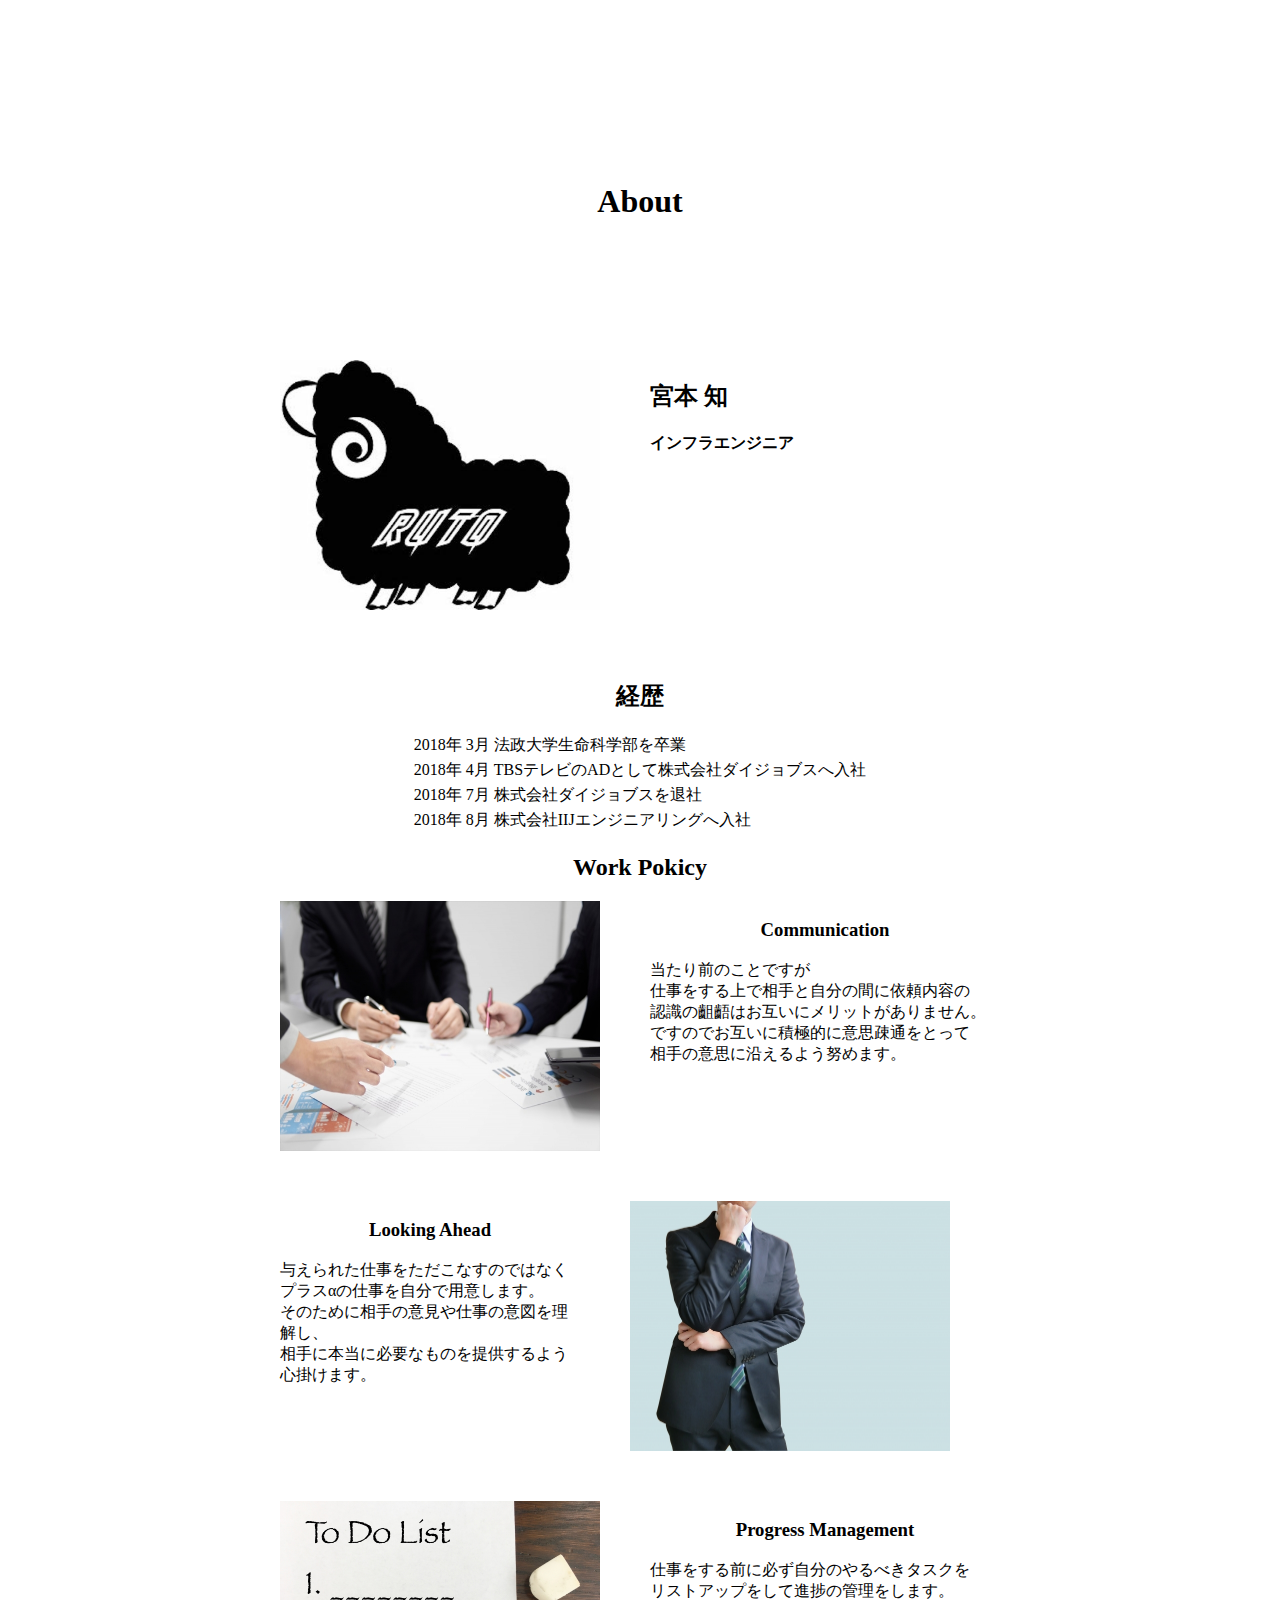
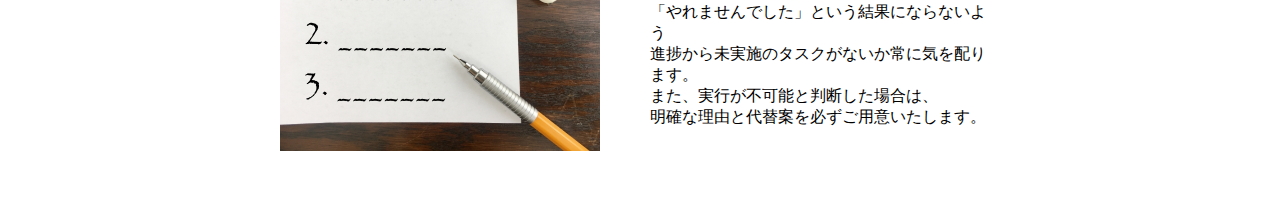
==== about.html @ 3964e58a "initial commit" ====
<!DOCKTYPE html>
<html>
  <head>
    <meta charset="utf-8">
    <title>My Profile</title>
    <link rel="stylesheet" href="about.css">
  </head>

  <body>
    <div class="title">
      <h1>About</h1>
    </div>

  <!-- プロフィール-->
  <div class="profile">
    <div class="content">
      <img src="img/aikonn.png">
      <h2 class="name">宮本 知</h2>
      <h4>インフラエンジニア</h4>
    </div>

    <h2>経歴</h2>
    <table>
      <tr>
        <td>2018年</td>
        <td>3月</td>
        <td>法政大学生命科学部を卒業</td>
      </tr>

      <tr>
        <td>2018年</td>
        <td>4月</td>
        <td>TBSテレビのADとして株式会社ダイジョブスへ入社<br>
        </td>
      </tr>

      <tr>
        <td>2018年</td>
        <td>7月</td>
        <td>株式会社ダイジョブスを退社</td>
      </tr>
      <tr>
        <td>2018年</td>
        <td>8月</td>
        <td>株式会社IIJエンジニアリングへ入社</td>
      </tr>
    </table>
  </div>
<!-- ここまで -->

    <!-- 仕事のポリシー -->
    <div class="policies">
    <h2>Work Pokicy</h2>
    <div class="content">
      <img src="img/コミュニケーション.png">
      <h3>Communication</h3>
      <p>当たり前のことですが<br>
        仕事をする上で相手と自分の間に依頼内容の<br>
        認識の齟齬はお互いにメリットがありません。<br>
        ですのでお互いに積極的に意思疎通をとって<br>
        相手の意思に沿えるよう努めます。</p>
    </div>

    <div class="content rigt">
      <img src="img/考える人.png">
      <h3>Looking Ahead</h3>
      <p>与えられた仕事をただこなすのではなく<br>
        プラスαの仕事を自分で用意します。<br>
        そのために相手の意見や仕事の意図を理解し、<br>
        相手に本当に必要なものを提供するよう心掛けます。</p>
    </div>

    <div class="content">
      <img src="img/ToDOリスト.png">
      <h3>Progress Management</h3>
      <p>仕事をする前に必ず自分のやるべきタスクを<br>
        リストアップをして進捗の管理をします。<br>
        「やれませんでした」という結果にならないよう<br>
        進捗から未実施のタスクがないか常に気を配ります。<br>
        また、実行が不可能と判断した場合は、<br>
        明確な理由と代替案を必ずご用意いたします。</p>
    </div>
  </div>
  <!-- ここまで -->

  <!--WEBに興味をもった理由 -->

  <!-- ここまで -->

  </body>
  <footer>

  </footer>

</html>
---- about.css ----
html body{
  margin: 0px;
  madding:0px;
  
  
}

.title {
  text-align: center;
  height: 40%;
  position: relative;
}

h1 {
  position: absolute;
  top: 50%;
  left: 50%;
  -webkit-transform : translate(-50%,-50%);
  transform : translate(-50%,-50%);
}

  img{
  width: 320px;
  height: 250px;
  }

  .profile{
    display: flex;
  flex-direction: column;
  align-items: center;
  }

.content{
  display:block;
  width: 720px;
  margin-bottom: 50px;
}

.content img{
  float: left;
  margin-right: 50px; 
}

.content h3 {
  text-align: center;
}

.rigt img{
  float: right;
  margin-left: 50px;
}

.policies{
  display: flex;
  flex-direction: column;
  align-items: center;
}
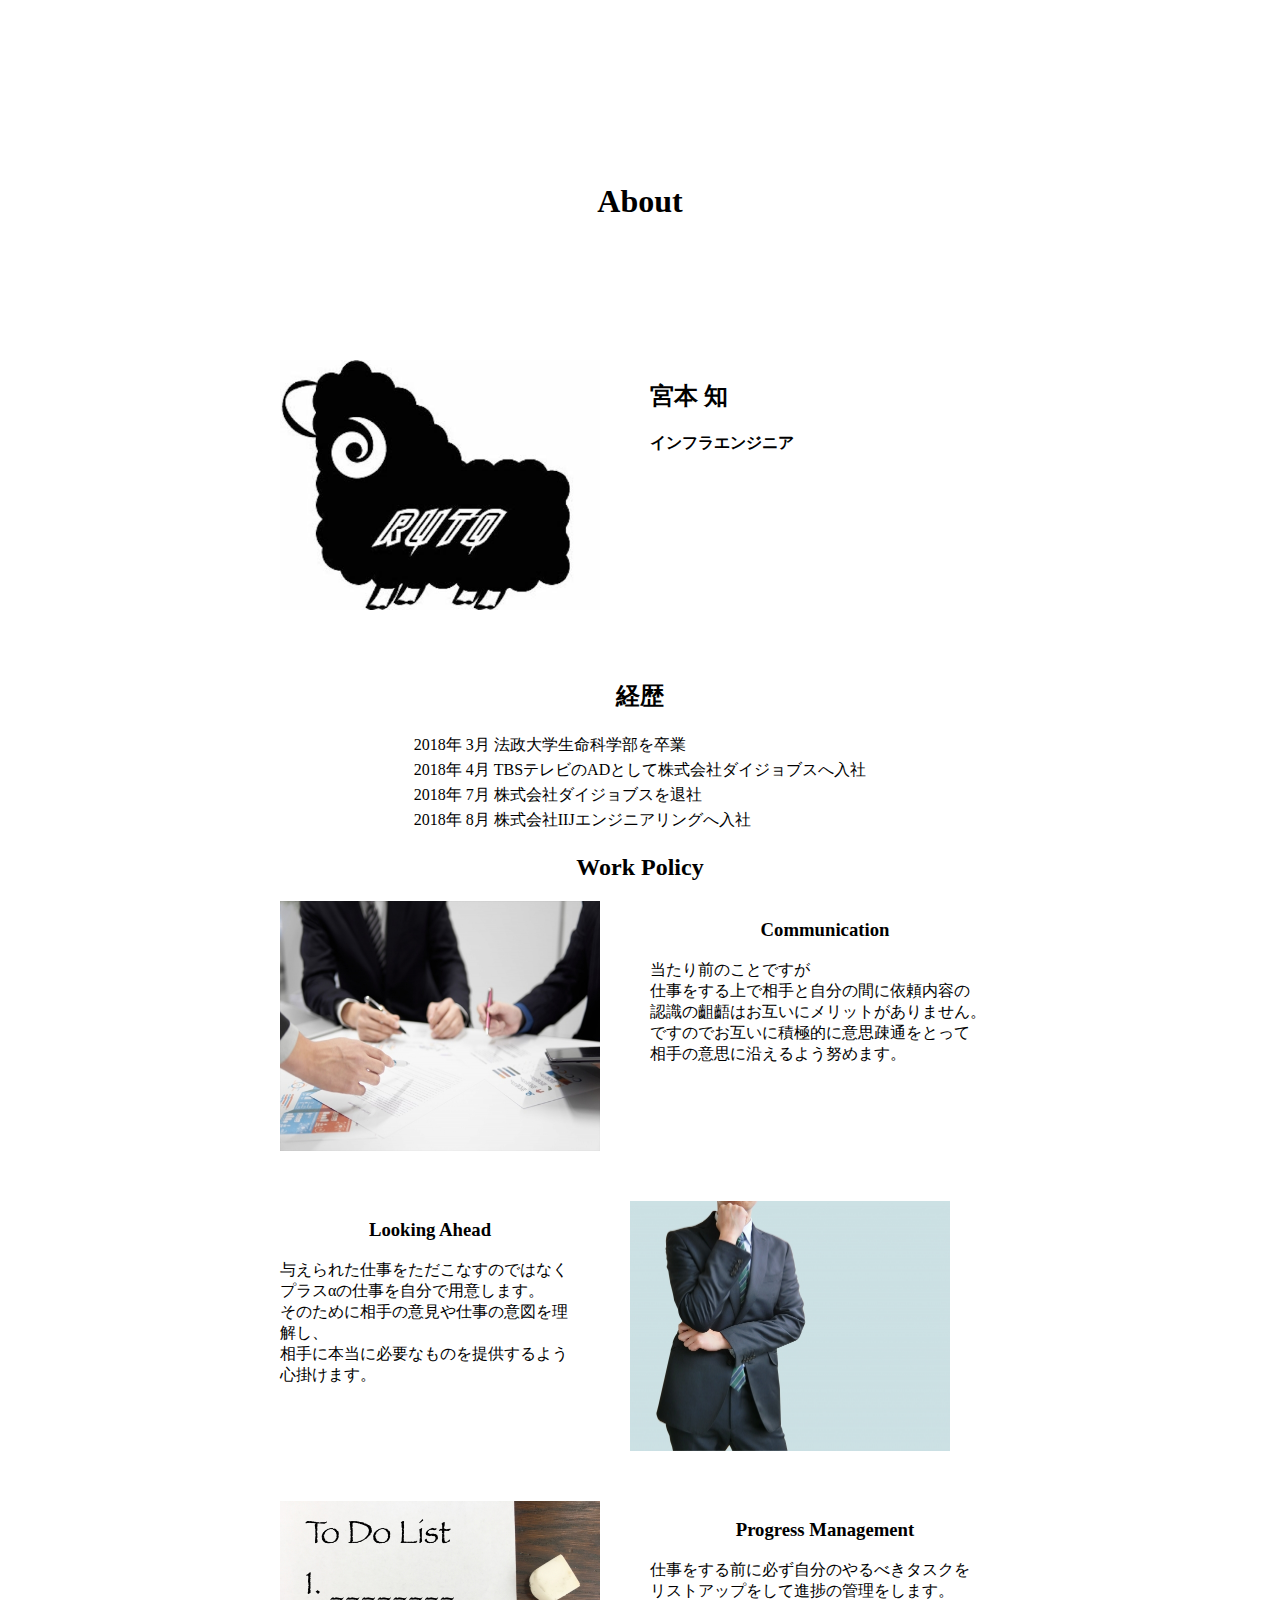
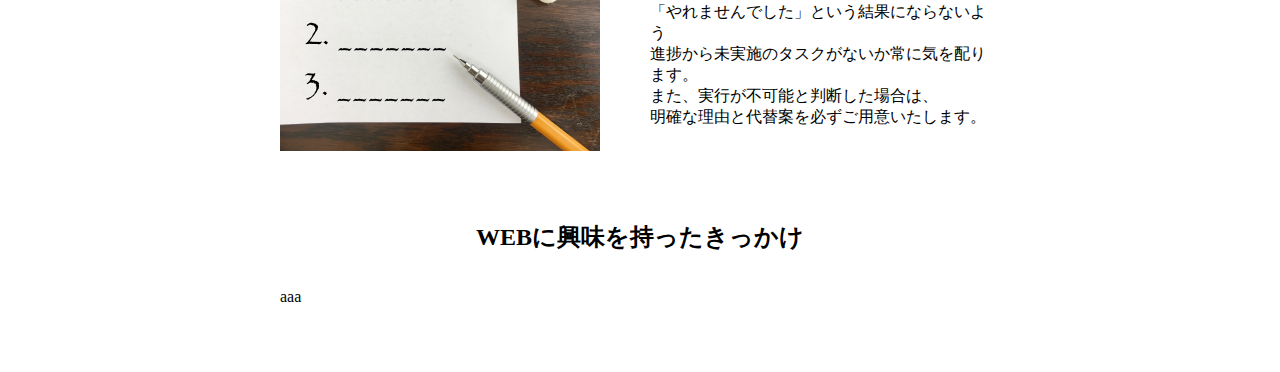
==== commit 35510527: "add contents" ====
--- a/about.html
+++ b/about.html
@@ -12,7 +12,7 @@
     </div>
 
   <!-- プロフィール-->
-  <div class="profile">
+  <div class="contents">
     <div class="content">
       <img src="img/aikonn.png">
       <h2 class="name">宮本 知</h2>
@@ -49,8 +49,8 @@
 <!-- ここまで -->
 
     <!-- 仕事のポリシー -->
-    <div class="policies">
-    <h2>Work Pokicy</h2>
+    <div class="contents">
+    <h2>Work Policy</h2>
     <div class="content">
       <img src="img/コミュニケーション.png">
       <h3>Communication</h3>
@@ -84,7 +84,14 @@
   <!-- ここまで -->
 
   <!--WEBに興味をもった理由 -->
+  <div class="contents">
+    <h2>WEBに興味を持ったきっかけ</h2>
+      <div class="content">
+      <p>aaa</p>
+      </div>
 
+    
+  </div>
   <!-- ここまで -->
 
   </body>
--- a/about.css
+++ b/about.css
@@ -24,7 +24,7 @@
   height: 250px;
   }
 
-  .profile{
+  .contents{
     display: flex;
   flex-direction: column;
   align-items: center;
@@ -50,8 +50,3 @@
   margin-left: 50px;
 }
 
-.policies{
-  display: flex;
-  flex-direction: column;
-  align-items: center;
-}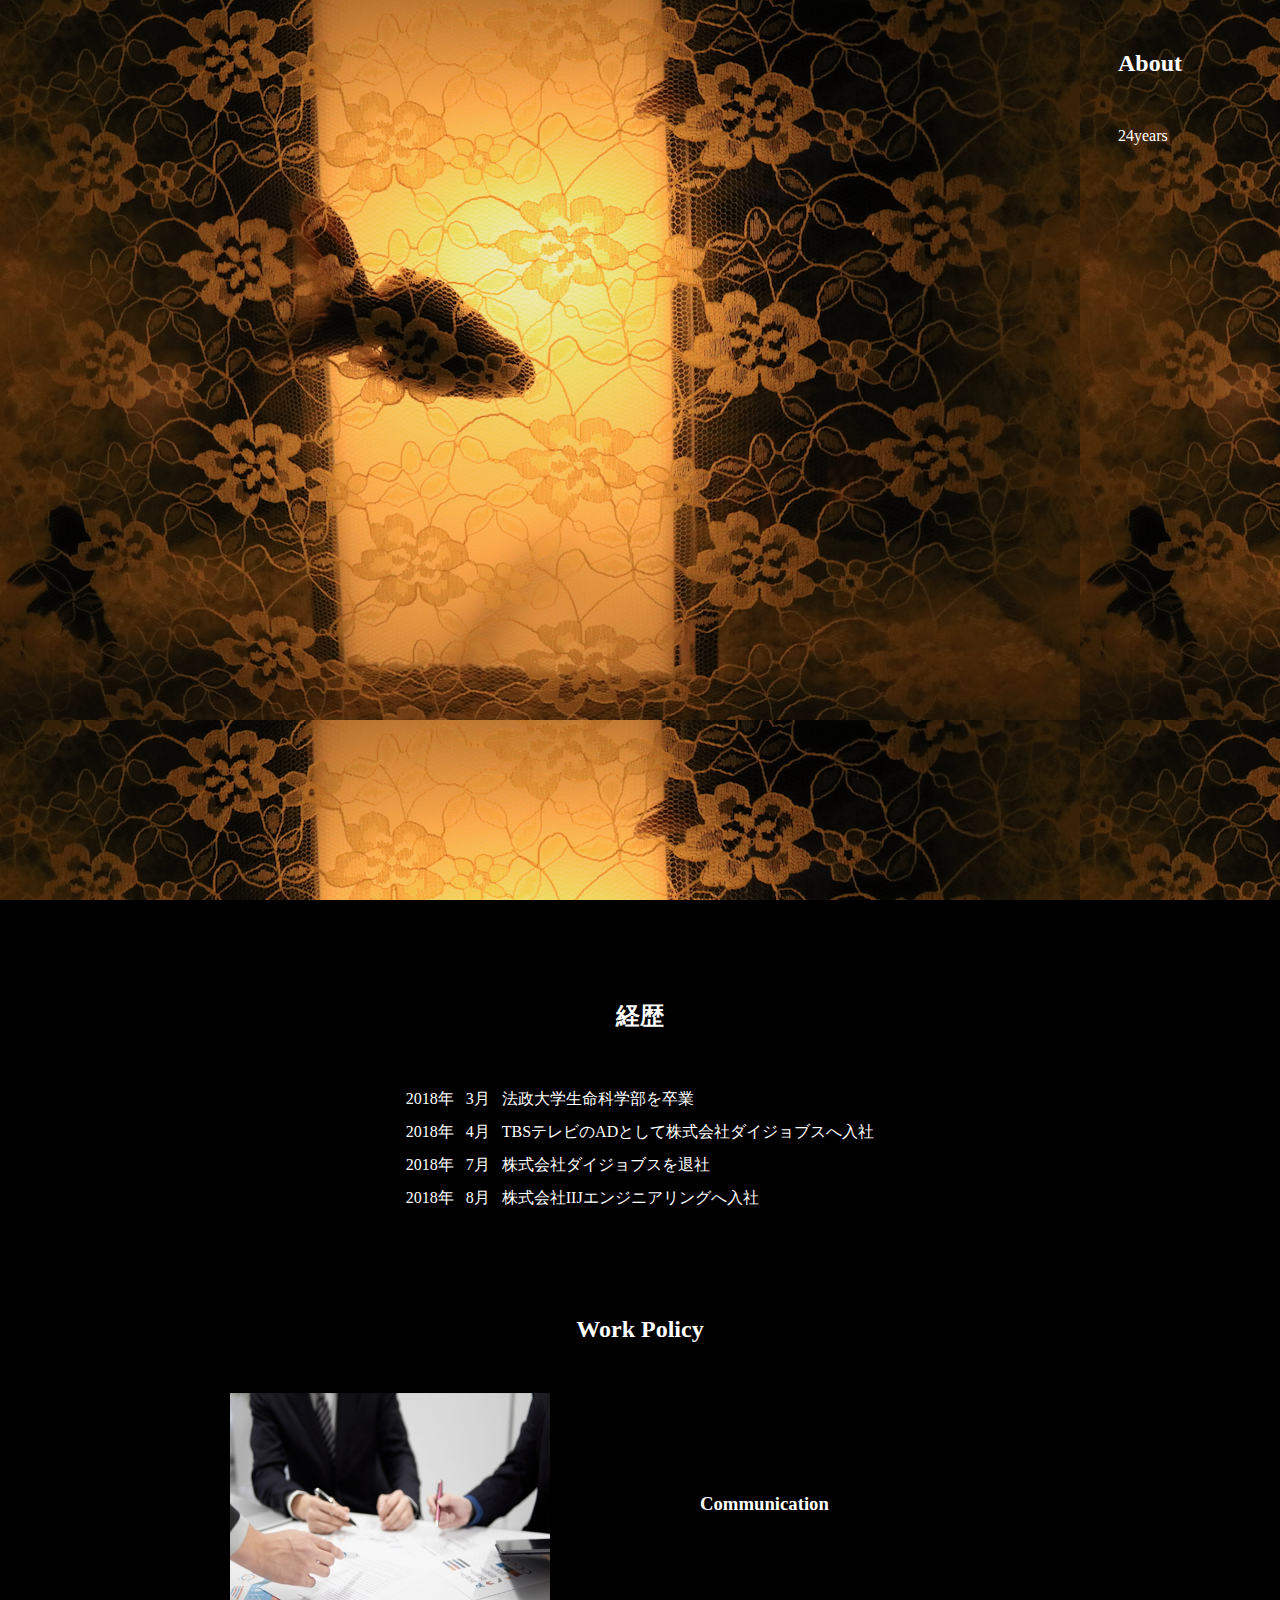
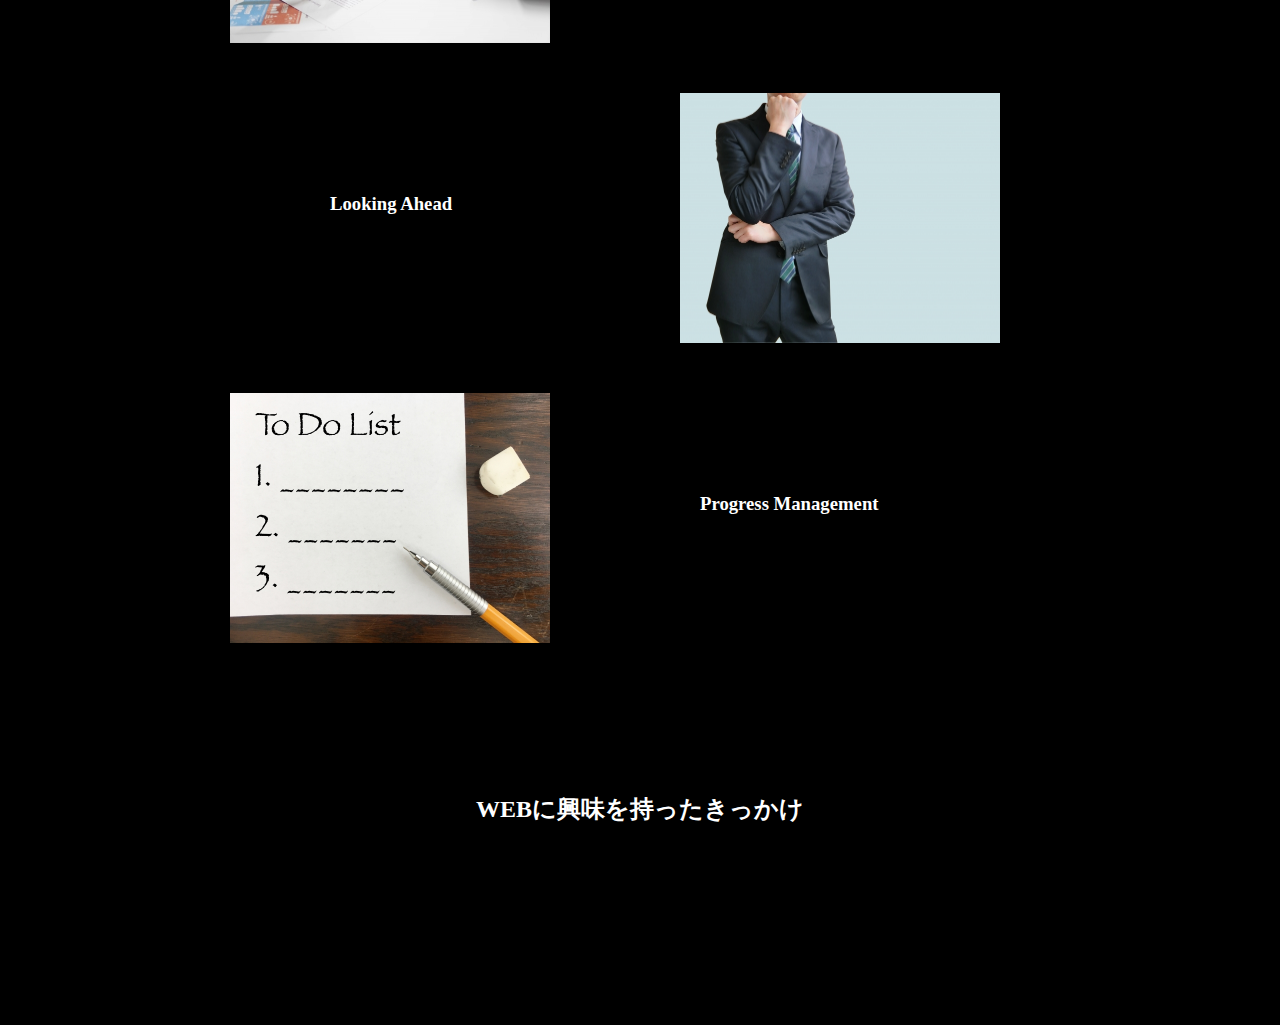
==== commit 5adf5684: "third commit" ====
--- a/about.html
+++ b/about.html
@@ -2,23 +2,21 @@
 <html>
   <head>
     <meta charset="utf-8">
-    <title>My Profile</title>
+    <title>About Me</title>
     <link rel="stylesheet" href="about.css">
   </head>
 
   <body>
-    <div class="title">
-      <h1>About</h1>
+    <div class="header">
+      <div class="outline">
+       <div class="profile">
+          <h2 class="name">About</h2>
+          <p>24years</p><br>
+        </div>
+      </div>
     </div>
-
   <!-- プロフィール-->
   <div class="contents">
-    <div class="content">
-      <img src="img/aikonn.png">
-      <h2 class="name">宮本 知</h2>
-      <h4>インフラエンジニア</h4>
-    </div>
-
     <h2>経歴</h2>
     <table>
       <tr>
@@ -48,39 +46,43 @@
   </div>
 <!-- ここまで -->
 
-    <!-- 仕事のポリシー -->
+   <!-- 仕事のポリシー -->
     <div class="contents">
-    <h2>Work Policy</h2>
-    <div class="content">
-      <img src="img/コミュニケーション.png">
-      <h3>Communication</h3>
-      <p>当たり前のことですが<br>
-        仕事をする上で相手と自分の間に依頼内容の<br>
-        認識の齟齬はお互いにメリットがありません。<br>
-        ですのでお互いに積極的に意思疎通をとって<br>
-        相手の意思に沿えるよう努めます。</p>
-    </div>
+      <h2>Work Policy</h2>
+      <div class="content">
+        <img src="img/コミュニケーション.png">
+            <h3>Communication</h3>
+           <p>当たり前のことですが<br>
+                仕事をする上で相手と自分の間に依頼内容の<br>
+                認識の齟齬はお互いにメリットがありません。<br>
+                ですのでお互いに積極的に意思疎通をとって<br>
+               相手の意思に沿えるよう努めます。</p>
+     </div>
 
     <div class="content rigt">
       <img src="img/考える人.png">
-      <h3>Looking Ahead</h3>
-      <p>与えられた仕事をただこなすのではなく<br>
-        プラスαの仕事を自分で用意します。<br>
-        そのために相手の意見や仕事の意図を理解し、<br>
-        相手に本当に必要なものを提供するよう心掛けます。</p>
+            <h3>Looking Ahead</h3>
+             <p>与えられた仕事をただこなすのではなく<br>
+                プラスαの仕事を自分で用意します。<br>
+                そのために相手の意見や仕事の意図を理解し、<br>
+                相手に本当に 必要なものを提供するよう心掛けます。</p>
     </div>
+    
+
 
     <div class="content">
       <img src="img/ToDOリスト.png">
-      <h3>Progress Management</h3>
-      <p>仕事をする前に必ず自分のやるべきタスクを<br>
-        リストアップをして進捗の管理をします。<br>
-        「やれませんでした」という結果にならないよう<br>
-        進捗から未実施のタスクがないか常に気を配ります。<br>
-        また、実行が不可能と判断した場合は、<br>
-        明確な理由と代替案を必ずご用意いたします。</p>
+             <h3>Progress Management</h3>
+            <p>仕事をする前に必ず自分のやるべきタスクを<br>
+              リストアップをして進捗の管理をします。<br>
+              「やれませんでした」という結果にならないよう<br>
+              進捗から未実施のタスクがないか常に気を配ります。<br>
+              また、実行が不可能と判断した場合は、<br>
+              明確な理由と代替案を必ずご用意いたします。</p>
     </div>
+
   </div>
+
   <!-- ここまで -->
 
   <!--WEBに興味をもった理由 -->
@@ -94,6 +96,11 @@
   </div>
   <!-- ここまで -->
 
+
+
+
+
+
   </body>
   <footer>
 
--- a/about.css
+++ b/about.css
@@ -1,15 +1,14 @@
-html body{
-  margin: 0px;
-  madding:0px;
-  
-  
+html,body   {
+  background-color: #000000;
+  color: #ffffff;
+  transition-duration: 500ms;
 }
 
-.title {
-  text-align: center;
-  height: 40%;
-  position: relative;
+html,body,h1,h2,h3,h4,p {
+  margin: 0px;
+  padding:0px;
 }
+
 
 h1 {
   position: absolute;
@@ -19,30 +18,64 @@
   transform : translate(-50%,-50%);
 }
 
+h2 {
+  margin-bottom: 50px;
+}
+
+
+td {
+  padding: 5px;
+}
+
   img{
   width: 320px;
   height: 250px;
   }
 
+.header {
+  text-align: center;
+  height: 100%;
+  position: relative;
+  background-image: url("img/金魚.png");
+  margin-bottom: 50px;
+  
+}
+
+.outline {
+  width: 200px;
+  text-align: center;
+  float: right;
+  margin: 50px 30px;
+}
+
+.profile{
+  display: inline-block;
+  text-align: left;
+  
+}
+
+
   .contents{
     display: flex;
   flex-direction: column;
   align-items: center;
+  margin: 100px;
+  
   }
 
 .content{
   display:block;
-  width: 720px;
+  width: 820px;
   margin-bottom: 50px;
+  
 }
 
 .content img{
   float: left;
   margin-right: 50px; 
-}
-
-.content h3 {
-  text-align: center;
+  position: relative;
+  display: inline-block;
+  vertical-align: middle;
 }
 
 .rigt img{
@@ -50,3 +83,43 @@
   margin-left: 50px;
 }
 
+
+
+.content h3 {
+  position: absolute;
+  padding: 100px;
+  float: right;
+  display: inline-block;
+  vertical-align: middle;
+  text-align: center;
+  visibility: visible;
+  opacity: 1;
+  transition-duration: 0.5s;
+  transition-property: visibility, opacity;
+}
+
+.content:hover h3 {
+  visibility: hidden;
+  opacity: 0;
+  transition-duration: 0.5s;
+}
+
+.content p {
+  position: absolute;
+  display: inline-block;
+  vertical-align: middle;
+  margin-top: 75px;
+  margin-left: 50px;
+  visibility: hidden;
+  opacity: 0;
+  
+  transition-property: visibility, opacity;
+
+}
+
+.content:hover p {
+  visibility: visible;
+  opacity: 1;
+  transition-delay: 0.5s;
+  transition-duration: 0.5s;
+}